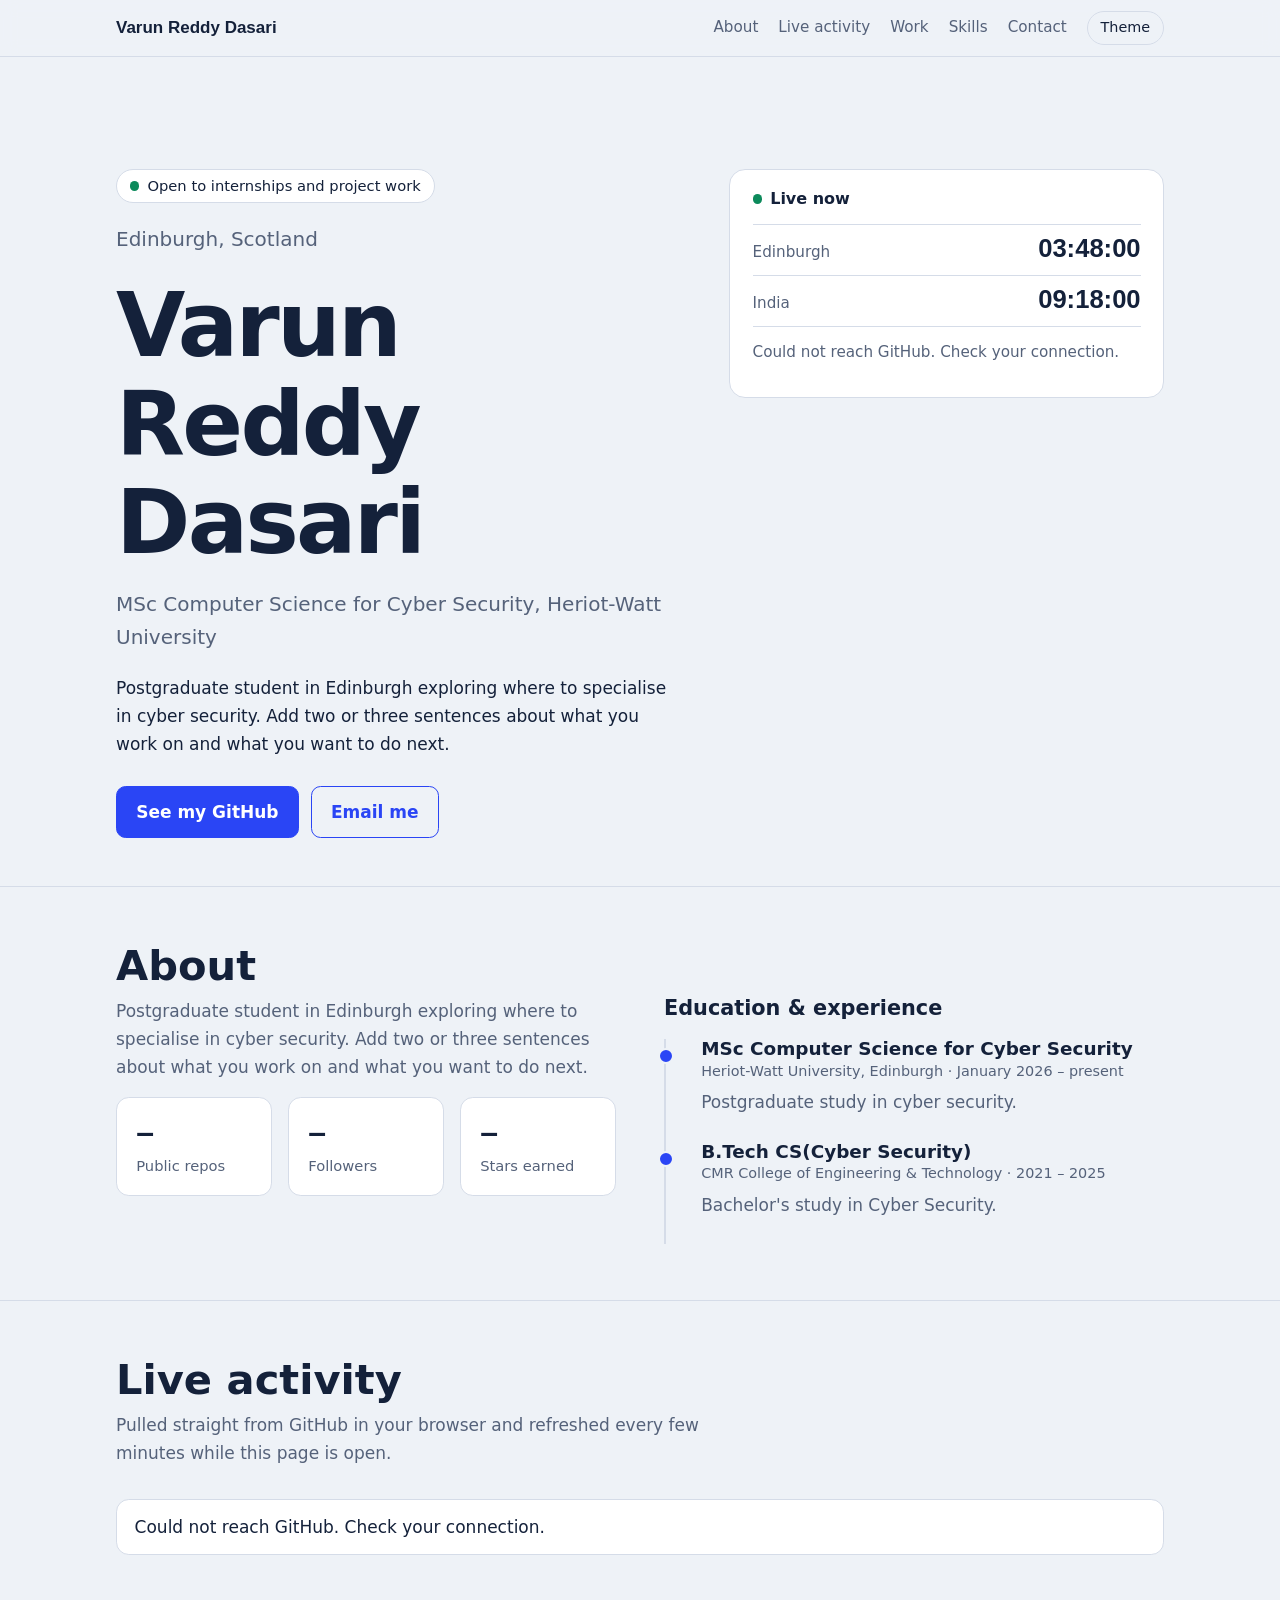
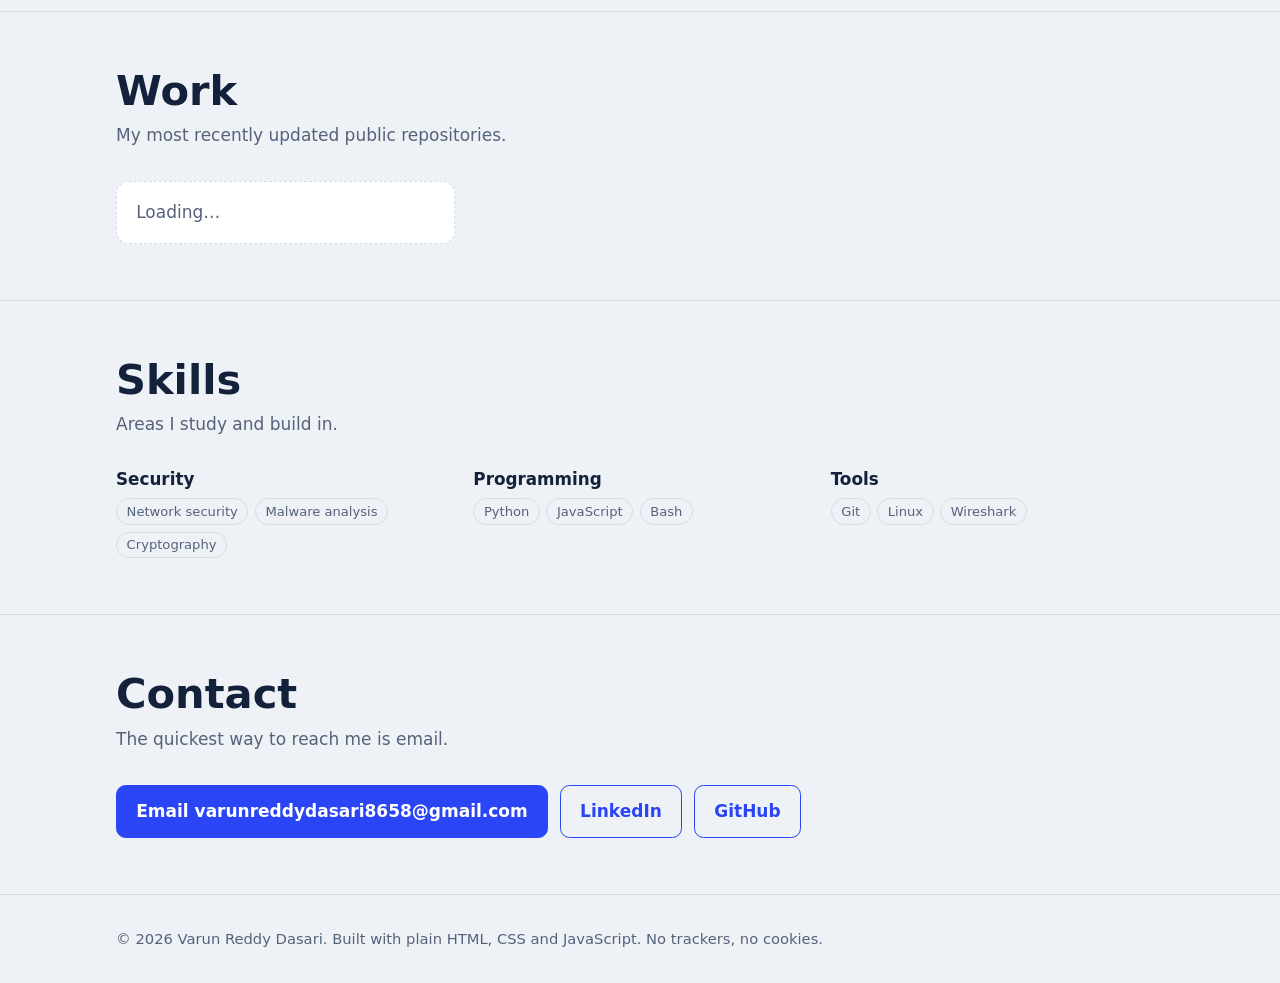
==== index.html @ bf166c72 "Rename port.html to index.html" ====
<!DOCTYPE html>
<html lang="en">
<head>
<meta charset="utf-8">
<meta name="viewport" content="width=device-width, initial-scale=1">
<meta http-equiv="Content-Security-Policy" content="default-src 'none'; script-src 'unsafe-inline'; style-src 'unsafe-inline' https://fonts.googleapis.com; font-src https://fonts.gstatic.com; img-src 'self' data: https://avatars.githubusercontent.com; connect-src https://api.github.com; base-uri 'none'; form-action 'none'">
<meta name="referrer" content="strict-origin-when-cross-origin">
<title>Your Name · Cyber Security Portfolio</title>
<meta name="description" content="Portfolio of a cyber security postgraduate student, with live activity from GitHub.">
<link rel="preconnect" href="https://fonts.googleapis.com">
<link rel="preconnect" href="https://fonts.gstatic.com" crossorigin>
<link href="https://fonts.googleapis.com/css2?family=Bricolage+Grotesque:wght@500;700;800&family=Figtree:wght@400;500;600&display=swap" rel="stylesheet">
<style>
:root{--bg:#eef2f7;--surface:#fff;--ink:#14213a;--muted:#55627a;--line:#d5dce8;--accent:#2a45f5;--accent-ink:#fff;--ok:#0c8a5b;color-scheme:light}
@media (prefers-color-scheme:dark){:root:not([data-theme="light"]){--bg:#0f1626;--surface:#172036;--ink:#e8edf8;--muted:#9aa8c4;--line:#27334f;--accent:#7e93ff;--accent-ink:#0f1626;--ok:#3fd69b;color-scheme:dark}}
:root[data-theme="dark"]{--bg:#0f1626;--surface:#172036;--ink:#e8edf8;--muted:#9aa8c4;--line:#27334f;--accent:#7e93ff;--accent-ink:#0f1626;--ok:#3fd69b;color-scheme:dark}
*{box-sizing:border-box}
html{scroll-behavior:smooth;scroll-padding-top:5rem}
body{margin:0;background:var(--bg);color:var(--ink);font:400 1.0625rem/1.65 Figtree,system-ui,-apple-system,"Segoe UI",sans-serif}
h1,h2,h3{font-family:"Bricolage Grotesque",Figtree,system-ui,sans-serif;line-height:1.1;margin:0}
a{color:var(--accent)}
:focus-visible{outline:3px solid var(--accent);outline-offset:3px;border-radius:4px}
.wrap{max-width:68rem;margin:0 auto;padding:0 1.25rem}
.skip{position:absolute;left:-999px}.skip:focus{left:1rem;top:1rem;background:var(--surface);padding:.5rem 1rem;z-index:10}
header.bar{position:sticky;top:0;z-index:5;background:color-mix(in srgb,var(--bg) 88%,transparent);backdrop-filter:blur(8px);border-bottom:1px solid var(--line)}
.bar .wrap{display:flex;align-items:center;justify-content:space-between;gap:1rem;min-height:3.5rem}
.brand{font-family:"Bricolage Grotesque",sans-serif;font-weight:800;text-decoration:none;color:var(--ink)}
nav{display:flex;gap:1.25rem;align-items:center;flex-wrap:wrap}
nav a{color:var(--muted);text-decoration:none;font-weight:500;font-size:.95rem}nav a:hover{color:var(--ink)}
button.theme{background:none;border:1px solid var(--line);color:var(--ink);border-radius:999px;padding:.25rem .8rem;font:inherit;font-size:.9rem;cursor:pointer}
.hero{padding:clamp(3rem,9vw,7rem) 0 3rem}
.hero .grid{display:grid;grid-template-columns:1.3fr 1fr;gap:3rem;align-items:start}
.hero h1{font-size:clamp(2.8rem,8vw,5.6rem);font-weight:800;letter-spacing:-.03em}
.role{font-size:1.25rem;color:var(--muted);margin:1rem 0 1.25rem;font-weight:500}
.bio{max-width:38rem;margin:0 0 1.75rem}
.btns{display:flex;gap:.75rem;flex-wrap:wrap}
.btn{display:inline-block;padding:.7rem 1.2rem;border-radius:.6rem;font-weight:600;text-decoration:none;border:1px solid var(--accent)}
.btn.p{background:var(--accent);color:var(--accent-ink)}.btn.s{color:var(--accent)}
.board{background:var(--surface);border:1px solid var(--line);border-radius:1rem;padding:1.25rem 1.4rem}
.board h2{font-size:1rem;display:flex;align-items:center;gap:.5rem;margin-bottom:1rem}
.dot{width:.6rem;height:.6rem;border-radius:50%;background:var(--ok);animation:pulse 2s infinite}
@keyframes pulse{50%{opacity:.3}}
.clk{display:flex;justify-content:space-between;align-items:baseline;padding:.6rem 0;border-top:1px solid var(--line)}
.clk span:first-child{color:var(--muted);font-size:.95rem}
.clk b{font:700 1.6rem "Bricolage Grotesque",sans-serif;font-variant-numeric:tabular-nums}
.last{border-top:1px solid var(--line);padding-top:.8rem;font-size:.95rem;color:var(--muted);min-height:3.2rem}
section{padding:3.5rem 0;border-top:1px solid var(--line)}
section>.wrap>h2{font-size:clamp(1.8rem,4vw,2.6rem);margin-bottom:.5rem}
.sub{color:var(--muted);margin:0 0 2rem;max-width:40rem}
.cards{display:grid;grid-template-columns:repeat(auto-fill,minmax(17rem,1fr));gap:1rem}
.card{background:var(--surface);border:1px solid var(--line);border-radius:.8rem;padding:1.2rem;display:flex;flex-direction:column;gap:.5rem}
.card h3{font-size:1.2rem}.card p{margin:0;color:var(--muted);font-size:.98rem}
.meta{margin-top:auto;padding-top:.5rem;font-size:.88rem;color:var(--muted);display:flex;gap:1rem;flex-wrap:wrap}
.tag{font-size:.82rem;border:1px solid var(--line);border-radius:999px;padding:.1rem .6rem;color:var(--muted)}
.tags{display:flex;gap:.4rem;flex-wrap:wrap}
.feed{list-style:none;margin:0;padding:0;border:1px solid var(--line);border-radius:.8rem;background:var(--surface)}
.feed li{padding:.8rem 1.1rem;border-top:1px solid var(--line);display:flex;justify-content:space-between;gap:1rem;flex-wrap:wrap}
.feed li:first-child{border-top:0}
.feed time{color:var(--muted);font-size:.9rem;white-space:nowrap}
.note{border:1px dashed var(--line);border-radius:.8rem;padding:1rem 1.2rem;color:var(--muted);background:var(--surface)}
.skills{display:grid;grid-template-columns:repeat(auto-fit,minmax(14rem,1fr));gap:1.5rem}
.skills h3{font-size:1.05rem;margin-bottom:.6rem}
footer{border-top:1px solid var(--line);padding:2rem 0;color:var(--muted);font-size:.92rem}
h3 a{color:var(--ink);text-decoration:none}h3 a:hover{text-decoration:underline}
.badge{display:inline-flex;align-items:center;gap:.5rem;border:1px solid var(--line);background:var(--surface);border-radius:999px;padding:.25rem .8rem;font-size:.92rem;margin-bottom:1.25rem}
.who{display:flex;align-items:center;gap:1rem;margin-bottom:1.25rem}
.avatar{width:5rem;height:5rem;border-radius:50%;border:2px solid var(--line);background:var(--surface);object-fit:cover;display:none}
.avatar.on{display:block}
.stats{display:grid;grid-template-columns:repeat(auto-fit,minmax(9rem,1fr));gap:1rem;margin-bottom:2.5rem}
.stat{background:var(--surface);border:1px solid var(--line);border-radius:.8rem;padding:1rem 1.2rem}
.stat b{display:block;font:800 2rem "Bricolage Grotesque",sans-serif;font-variant-numeric:tabular-nums}
.stat span{color:var(--muted);font-size:.92rem}
.about{display:grid;grid-template-columns:1fr 1fr;gap:3rem}
.tl{list-style:none;margin:0;padding:0 0 0 1.2rem;border-left:2px solid var(--line)}
.tl li{position:relative;padding:0 0 1.6rem 1rem}
.tl li::before{content:"";position:absolute;left:-1.7rem;top:.55rem;width:.75rem;height:.75rem;border-radius:50%;background:var(--accent);border:2px solid var(--bg)}
.tl h3{font-size:1.15rem}.tl .when{color:var(--muted);font-size:.9rem}.tl p{margin:.3rem 0 0;color:var(--muted)}
@media(max-width:52rem){.about{grid-template-columns:1fr;gap:2rem}}
@media(max-width:52rem){.hero .grid{grid-template-columns:1fr;gap:2rem}nav{gap:.8rem}}
@media(prefers-reduced-motion:reduce){*{animation:none!important;scroll-behavior:auto!important}}
</style>
</head>
<body>
<a class="skip" href="#main">Skip to content</a>
<header class="bar"><div class="wrap">
  <a class="brand" href="#top" id="brand">Your Name</a>
  <nav aria-label="Main">
    <a href="#about">About</a><a href="#live">Live activity</a><a href="#work">Work</a><a href="#skills">Skills</a><a href="#contact">Contact</a>
    <button class="theme" id="theme" type="button" aria-label="Switch colour theme">Theme</button>
  </nav>
</div></header>

<main id="main">
<div class="hero" id="top"><div class="wrap grid">
  <div>
    <div class="badge" id="avail" hidden><span class="dot" aria-hidden="true"></span><span id="availt"></span></div>
    <div class="who"><img class="avatar" id="avatar" alt="" width="80" height="80"><div class="role" style="margin:0" id="loc"></div></div>
    <h1 id="name">Your Name</h1>
    <p class="role" id="role"></p>
    <p class="bio" id="bio"></p>
    <div class="btns" id="cta"></div>
  </div>
  <aside class="board" aria-label="Live status">
    <h2><span class="dot" aria-hidden="true"></span>Live now</h2>
    <div class="clk"><span id="tz1l"></span><b id="tz1" aria-live="off">--:--:--</b></div>
    <div class="clk"><span id="tz2l"></span><b id="tz2" aria-live="off">--:--:--</b></div>
    <div class="last" id="last">Checking GitHub…</div>
  </aside>
</div></div>

<section id="about"><div class="wrap">
  <h2>About</h2>
  <div class="about">
    <div>
      <p class="sub" style="margin-bottom:1rem" id="about1"></p>
      <div class="stats" id="stats" hidden>
        <div class="stat"><b id="s1">–</b><span>Public repos</span></div>
        <div class="stat"><b id="s2">–</b><span>Followers</span></div>
        <div class="stat"><b id="s3">–</b><span>Stars earned</span></div>
      </div>
    </div>
    <div><h3 style="margin-bottom:1.2rem;font-size:1.3rem">Education &amp; experience</h3><ol class="tl" id="tl"></ol></div>
  </div>
</div></section>

<section id="live"><div class="wrap">
  <h2>Live activity</h2>
  <p class="sub">Pulled straight from GitHub in your browser and refreshed every few minutes while this page is open.</p>
  <ul class="feed" id="feed" aria-live="polite"><li>Loading…</li></ul>
</div></section>

<section id="work"><div class="wrap">
  <h2>Work</h2>
  <p class="sub" id="worksub"></p>
  <div class="cards" id="featured"></div>
  <h3 style="margin:2.5rem 0 1rem;font-size:1.3rem" id="repoh">Latest repositories</h3>
  <div class="cards" id="repos"><div class="note">Loading…</div></div>
</div></section>

<section id="skills"><div class="wrap">
  <h2>Skills</h2>
  <p class="sub">Areas I study and build in.</p>
  <div class="skills" id="skillgrid"></div>
</div></section>

<section id="contact"><div class="wrap">
  <h2>Contact</h2>
  <p class="sub">The quickest way to reach me is email.</p>
  <div class="btns" id="contacts"></div>
</div></section>
</main>

<footer><div class="wrap">© <span id="yr"></span> <span id="fname"></span>. Built with plain HTML, CSS and JavaScript. No trackers, no cookies.</div></footer>

<script>
/* ============ EDIT THIS BLOCK ONLY ============ */
const CONFIG = {
  name: "Varun Reddy Dasari",
  role: "MSc Computer Science for Cyber Security, Heriot-Watt University",
  bio: "Postgraduate student in Edinburgh exploring where to specialise in cyber security. Add two or three sentences about what you work on and what you want to do next.",
  location: "Edinburgh, Scotland",
  available: "Open to internships and project work",   // leave "" to hide the badge
  about: "",   // a longer paragraph about you. Leave "" to reuse the bio above.
  timeline: [
    { title: "MSc Computer Science for Cyber Security", where: "Heriot-Watt University, Edinburgh", when: "January 2026 – present", text: "Postgraduate study in cyber security." },
    { title: "B.Tech CS(Cyber Security)", where: "CMR College of Engineering & Technology", when: "2021 – 2025", text: "Bachelor's study in Cyber Security."}
    // { title: "Your previous degree or job", where: "Where", when: "2021 – 2025", text: "One line on what you did." }

  ],
  github: "dasarivarunreddy",                       // your GitHub username, e.g. "octocat". Enables all live sections.
  email: "varunreddydasari8658@gmail.com",                        // e.g. "you@example.com"
  linkedin: "https://www.linkedin.com/in/varunreddydasari",                     // full URL, e.g. "https://www.linkedin.com/in/yourname"
  cvUrl: "",                        // e.g. "cv.pdf" (put the file next to index.html)
  clocks: [
    { label: "Edinburgh", tz: "Europe/London" },
    { label: "India",     tz: "Asia/Kolkata" }
  ],
  refreshSeconds: 180,
  featured: [
    // { title: "Project name", description: "What it does and what you learned.", tags: ["Python","Malware analysis"], url: "https://github.com/you/repo" }
  ],
  skills: {
    "Security":    ["Network security","Malware analysis","Cryptography"],
    "Programming": ["Python","JavaScript","Bash"],
    "Tools":       ["Git","Linux","Wireshark"]
  }
};
/* ============================================== */

const $ = id => document.getElementById(id);
const el = (tag, props = {}, kids = []) => {
  const n = document.createElement(tag);
  for (const [k, v] of Object.entries(props)) k === "text" ? n.textContent = v : n.setAttribute(k, v);
  kids.forEach(c => n.append(c));
  return n;
};
const safeUrl = u => { try { const x = new URL(u, location.href); return ["http:", "https:"].includes(x.protocol) ? x.href : null; } catch { return null; } };

/* Identity */
document.title = CONFIG.name + " · Cyber Security Portfolio";
$("brand").textContent = $("name").textContent = $("fname").textContent = CONFIG.name;
$("role").textContent = CONFIG.role;
$("bio").textContent = CONFIG.bio;
$("yr").textContent = new Date().getFullYear();

$("loc").textContent = CONFIG.location;
$("about1").textContent = CONFIG.about || CONFIG.bio;
if (CONFIG.available) { $("avail").hidden = false; $("availt").textContent = CONFIG.available; }
CONFIG.timeline.forEach(t => $("tl").append(el("li", {}, [el("h3", { text: t.title }), el("div", { class: "when", text: t.where + " · " + t.when }), el("p", { text: t.text || "" })])));

/* Buttons */
const gh = /^[A-Za-z0-9-]{1,39}$/.test(CONFIG.github) ? CONFIG.github : "";
const cta = $("cta"), contacts = $("contacts");
const link = (t, href, cls) => el("a", { class: "btn " + cls, href, rel: "noopener noreferrer", text: t });
if (gh) cta.append(link("See my GitHub", "https://github.com/" + gh, "p"));
if (CONFIG.email) cta.append(link("Email me", "mailto:" + CONFIG.email, gh ? "s" : "p"));
if (CONFIG.cvUrl && safeUrl(CONFIG.cvUrl)) cta.append(link("Download CV", safeUrl(CONFIG.cvUrl), "s"));
if (CONFIG.email) contacts.append(link("Email " + CONFIG.email, "mailto:" + CONFIG.email, "p"));
const li = safeUrl(CONFIG.linkedin); if (li) contacts.append(link("LinkedIn", li, "s"));
if (gh) contacts.append(link("GitHub", "https://github.com/" + gh, "s"));
if (!contacts.children.length) contacts.append(el("div", { class: "note", text: "Add your email, LinkedIn or GitHub in the CONFIG block at the bottom of index.html and they will appear here." }));

/* Live clocks (Intl, no network) */
const clocks = CONFIG.clocks.slice(0, 2).map((c, i) => {
  $("tz" + (i + 1) + "l").textContent = c.label;
  return { node: $("tz" + (i + 1)), fmt: new Intl.DateTimeFormat("en-GB", { timeZone: c.tz, hour: "2-digit", minute: "2-digit", second: "2-digit", hour12: false }) };
});
const tick = () => { const d = new Date(); clocks.forEach(c => c.node.textContent = c.fmt.format(d)); };
tick(); setInterval(tick, 1000);

/* Featured projects */
const card = (title, desc, tags, url, meta) => {
  const u = safeUrl(url);
  const h = el("h3", {}, [u ? el("a", { href: u, rel: "noopener noreferrer", text: title }) : document.createTextNode(title)]);
  const kids = [h, el("p", { text: desc || "No description yet." })];
  if (tags && tags.length) kids.push(el("div", { class: "tags" }, tags.map(t => el("span", { class: "tag", text: t }))));
  if (meta) kids.push(el("div", { class: "meta" }, meta.map(m => el("span", { text: m }))));
  return el("article", { class: "card" }, kids);
};
const ws = $("worksub");
if (CONFIG.featured.length) {
  ws.textContent = "Selected projects, then the most recently updated repositories.";
  CONFIG.featured.forEach(p => $("featured").append(card(p.title, p.description, p.tags, p.url)));
} else { ws.textContent = "My most recently updated public repositories."; $("repoh").hidden = true; }

/* Skills */
Object.entries(CONFIG.skills).forEach(([group, items]) =>
  $("skillgrid").append(el("div", {}, [el("h3", { text: group }), el("div", { class: "tags" }, items.map(t => el("span", { class: "tag", text: t })))])));

/* GitHub (live) */
const rtf = new Intl.RelativeTimeFormat("en", { numeric: "auto" });
const ago = iso => {
  const s = (new Date(iso) - Date.now()) / 1000, a = Math.abs(s);
  const [v, u] = a < 3600 ? [s / 60, "minute"] : a < 86400 ? [s / 3600, "hour"] : [s / 86400, "day"];
  return rtf.format(Math.round(v), u);
};
const api = async path => {
  const r = await fetch("https://api.github.com" + path, { headers: { Accept: "application/vnd.github+json" } });
  if (r.status === 403 || r.status === 429) throw new Error("GitHub rate limit reached. It resets within the hour.");
  if (r.status === 404) throw new Error("GitHub user not found. Check the username in CONFIG.");
  if (!r.ok) throw new Error("GitHub returned an error (" + r.status + ").");
  return r.json();
};
const describe = e => {
  const repo = e.repo.name, p = e.payload;
  switch (e.type) {
    case "PushEvent": { const n = p.size || (p.commits || []).length || 1; return "Pushed " + n + " commit" + (n > 1 ? "s" : "") + " to " + repo; }
    case "CreateEvent": return "Created " + p.ref_type + " in " + repo;
    case "PullRequestEvent": return p.action[0].toUpperCase() + p.action.slice(1) + " a pull request in " + repo;
    case "IssuesEvent": return p.action[0].toUpperCase() + p.action.slice(1) + " an issue in " + repo;
    case "WatchEvent": return "Starred " + repo;
    case "ForkEvent": return "Forked " + repo;
    default: return e.type.replace("Event", "") + " in " + repo;
  }
};
async function refresh() {
  if (!gh) {
    const msg = "Add your GitHub username in the CONFIG block of index.html to turn on live activity.";
    $("last").textContent = msg;
    $("feed").replaceChildren(el("li", { text: msg }));
    $("repos").replaceChildren(el("div", { class: "note", text: msg }));
    return;
  }
  try {
    const [events, repos, user, all] = await Promise.all([
      api("/users/" + gh + "/events/public?per_page=10"),
      api("/users/" + gh + "/repos?sort=pushed&per_page=6&type=owner"),
      api("/users/" + gh),
      api("/users/" + gh + "/repos?per_page=100&type=owner")
    ]);
    if (user.avatar_url) { const a = $("avatar"); a.src = user.avatar_url + "&s=160"; a.alt = "Photo of " + CONFIG.name; a.classList.add("on"); }
    $("stats").hidden = false;
    $("s1").textContent = user.public_repos; $("s2").textContent = user.followers;
    $("s3").textContent = all.reduce((n, r) => n + r.stargazers_count, 0);
    $("last").textContent = events.length ? describe(events[0]) + " · " + ago(events[0].created_at) : "No public activity yet.";
    $("feed").replaceChildren(...(events.length ? events.slice(0, 8).map(e => el("li", {}, [el("span", { text: describe(e) }), el("time", { datetime: e.created_at, text: ago(e.created_at) })])) : [el("li", { text: "No public activity yet." })]));
    const list = repos.filter(r => !r.fork);
    $("repos").replaceChildren(...(list.length ? list.map(r => card(r.name, r.description, r.language ? [r.language] : [], r.html_url, ["★ " + r.stargazers_count, "Updated " + ago(r.pushed_at)])) : [el("div", { class: "note", text: "No public repositories yet." })]));
  } catch (err) {
    const m = err.message === "Failed to fetch" ? "Could not reach GitHub. Check your connection." : err.message;
    $("last").textContent = m; $("feed").replaceChildren(el("li", { text: m }));
  }
}
refresh();
setInterval(() => { if (!document.hidden) refresh(); }, Math.max(120, CONFIG.refreshSeconds) * 1000);

/* Theme toggle (remembered per visitor) */
const root = document.documentElement;
try { const t = localStorage.getItem("theme"); if (t) root.dataset.theme = t; } catch {}
$("theme").addEventListener("click", () => {
  const dark = root.dataset.theme ? root.dataset.theme === "dark" : matchMedia("(prefers-color-scheme: dark)").matches;
  root.dataset.theme = dark ? "light" : "dark";
  try { localStorage.setItem("theme", root.dataset.theme); } catch {}
});
</script>
</body>
</html>
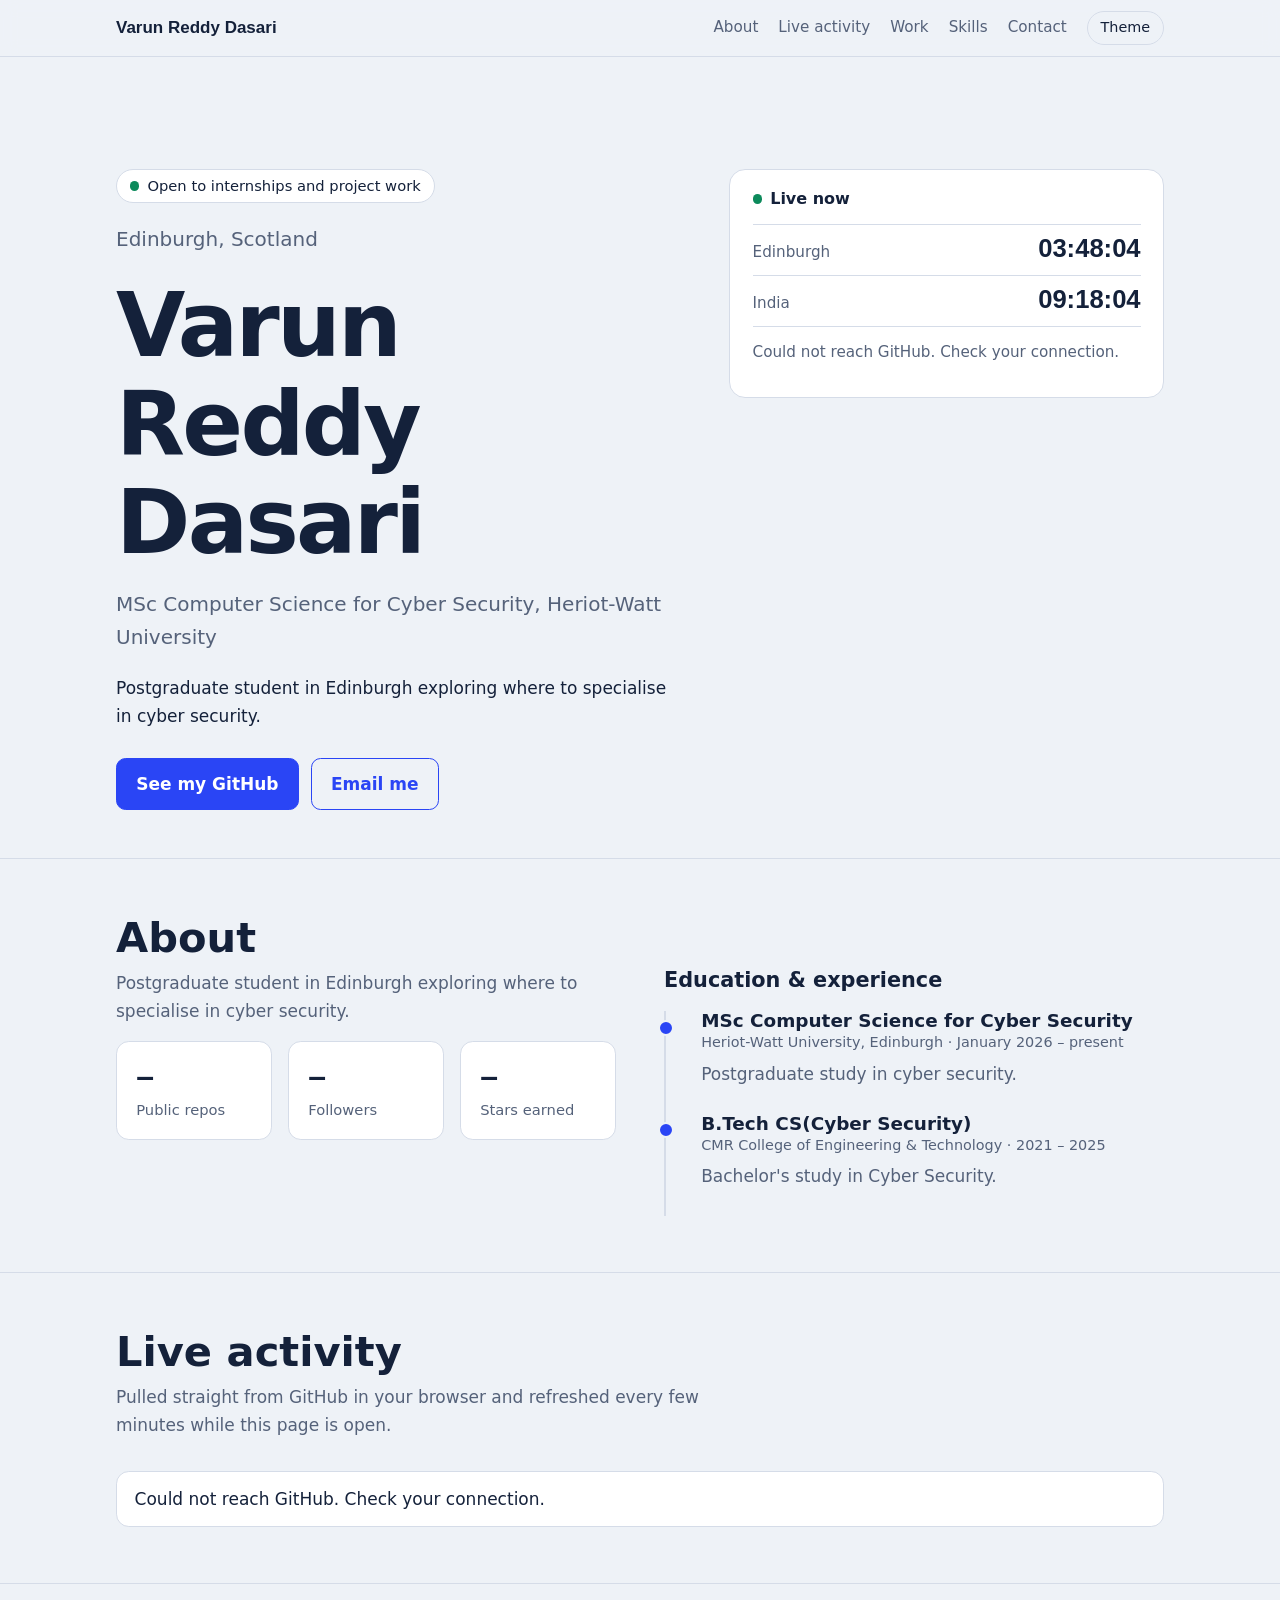
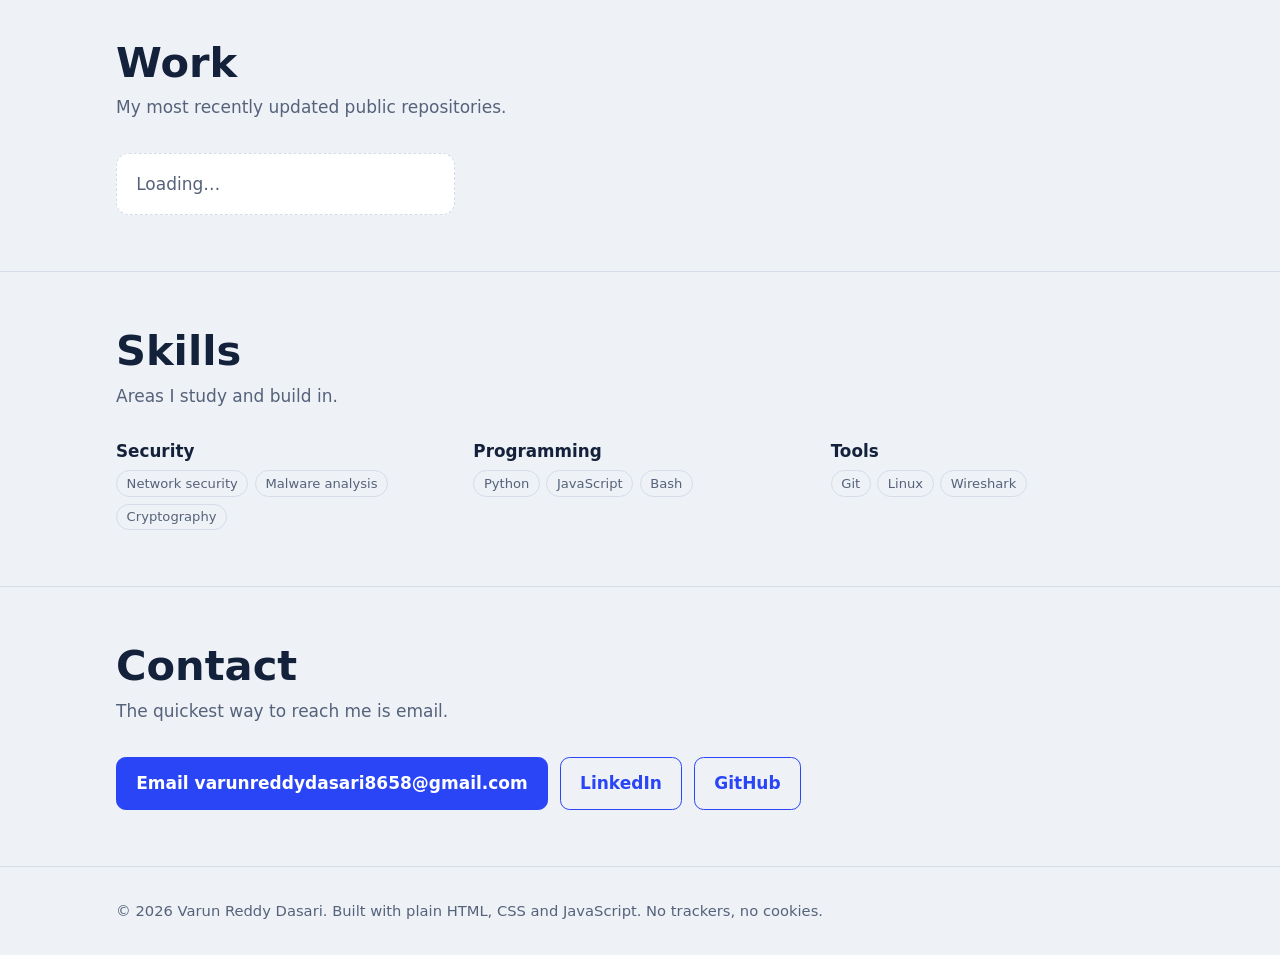
==== commit 33e78356: "Update index.html" ====
--- a/index.html
+++ b/index.html
@@ -157,7 +157,7 @@
 const CONFIG = {
   name: "Varun Reddy Dasari",
   role: "MSc Computer Science for Cyber Security, Heriot-Watt University",
-  bio: "Postgraduate student in Edinburgh exploring where to specialise in cyber security. Add two or three sentences about what you work on and what you want to do next.",
+  bio: "Postgraduate student in Edinburgh exploring where to specialise in cyber security.",
   location: "Edinburgh, Scotland",
   available: "Open to internships and project work",   // leave "" to hide the badge
   about: "",   // a longer paragraph about you. Leave "" to reuse the bio above.
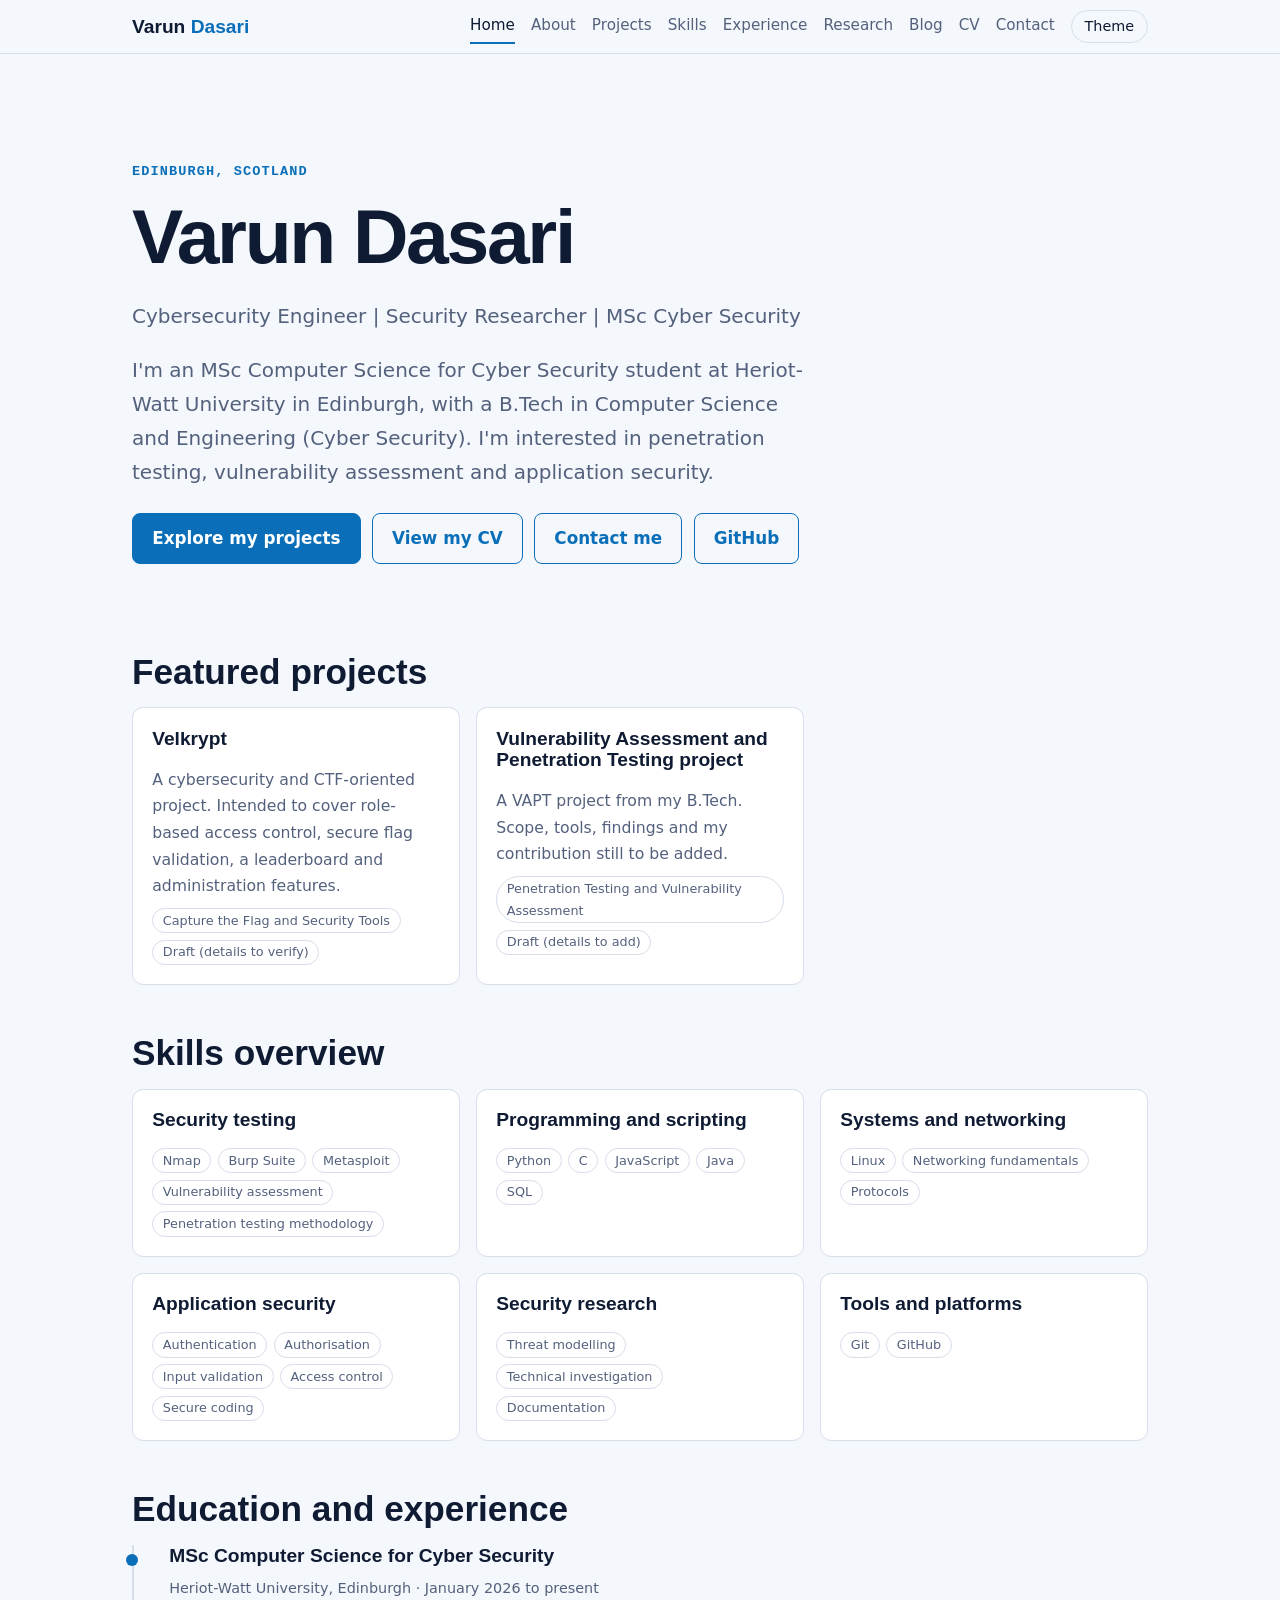
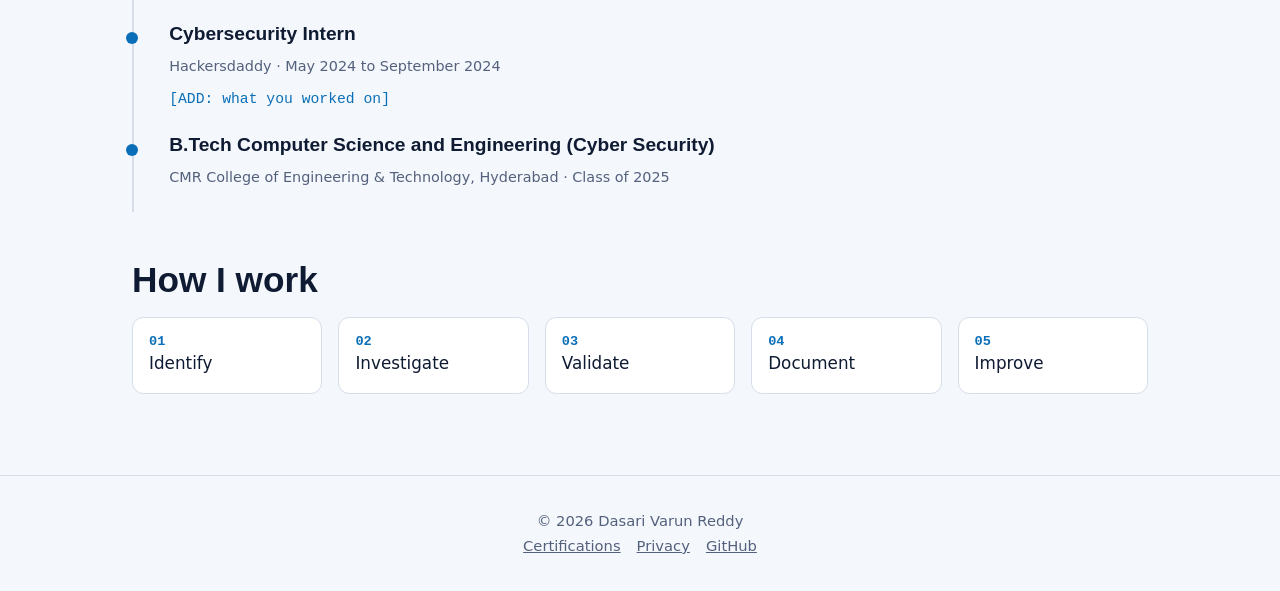
==== commit fc4ab1e2: "Add files via upload" ====
--- a/index.html
+++ b/index.html
@@ -1,317 +1,12 @@
 <!DOCTYPE html>
-<html lang="en">
-<head>
-<meta charset="utf-8">
-<meta name="viewport" content="width=device-width, initial-scale=1">
-<meta http-equiv="Content-Security-Policy" content="default-src 'none'; script-src 'unsafe-inline'; style-src 'unsafe-inline' https://fonts.googleapis.com; font-src https://fonts.gstatic.com; img-src 'self' data: https://avatars.githubusercontent.com; connect-src https://api.github.com; base-uri 'none'; form-action 'none'">
+<html lang="en"><head><meta charset="utf-8"><meta name="viewport" content="width=device-width,initial-scale=1">
+<meta http-equiv="Content-Security-Policy" content="default-src 'none'; script-src 'self'; style-src 'self' https://fonts.googleapis.com; font-src https://fonts.gstatic.com; img-src 'self' data:; connect-src 'self' https://api.github.com; base-uri 'none'; form-action 'none'">
 <meta name="referrer" content="strict-origin-when-cross-origin">
-<title>Your Name · Cyber Security Portfolio</title>
-<meta name="description" content="Portfolio of a cyber security postgraduate student, with live activity from GitHub.">
-<link rel="preconnect" href="https://fonts.googleapis.com">
-<link rel="preconnect" href="https://fonts.gstatic.com" crossorigin>
-<link href="https://fonts.googleapis.com/css2?family=Bricolage+Grotesque:wght@500;700;800&family=Figtree:wght@400;500;600&display=swap" rel="stylesheet">
-<style>
-:root{--bg:#eef2f7;--surface:#fff;--ink:#14213a;--muted:#55627a;--line:#d5dce8;--accent:#2a45f5;--accent-ink:#fff;--ok:#0c8a5b;color-scheme:light}
-@media (prefers-color-scheme:dark){:root:not([data-theme="light"]){--bg:#0f1626;--surface:#172036;--ink:#e8edf8;--muted:#9aa8c4;--line:#27334f;--accent:#7e93ff;--accent-ink:#0f1626;--ok:#3fd69b;color-scheme:dark}}
-:root[data-theme="dark"]{--bg:#0f1626;--surface:#172036;--ink:#e8edf8;--muted:#9aa8c4;--line:#27334f;--accent:#7e93ff;--accent-ink:#0f1626;--ok:#3fd69b;color-scheme:dark}
-*{box-sizing:border-box}
-html{scroll-behavior:smooth;scroll-padding-top:5rem}
-body{margin:0;background:var(--bg);color:var(--ink);font:400 1.0625rem/1.65 Figtree,system-ui,-apple-system,"Segoe UI",sans-serif}
-h1,h2,h3{font-family:"Bricolage Grotesque",Figtree,system-ui,sans-serif;line-height:1.1;margin:0}
-a{color:var(--accent)}
-:focus-visible{outline:3px solid var(--accent);outline-offset:3px;border-radius:4px}
-.wrap{max-width:68rem;margin:0 auto;padding:0 1.25rem}
-.skip{position:absolute;left:-999px}.skip:focus{left:1rem;top:1rem;background:var(--surface);padding:.5rem 1rem;z-index:10}
-header.bar{position:sticky;top:0;z-index:5;background:color-mix(in srgb,var(--bg) 88%,transparent);backdrop-filter:blur(8px);border-bottom:1px solid var(--line)}
-.bar .wrap{display:flex;align-items:center;justify-content:space-between;gap:1rem;min-height:3.5rem}
-.brand{font-family:"Bricolage Grotesque",sans-serif;font-weight:800;text-decoration:none;color:var(--ink)}
-nav{display:flex;gap:1.25rem;align-items:center;flex-wrap:wrap}
-nav a{color:var(--muted);text-decoration:none;font-weight:500;font-size:.95rem}nav a:hover{color:var(--ink)}
-button.theme{background:none;border:1px solid var(--line);color:var(--ink);border-radius:999px;padding:.25rem .8rem;font:inherit;font-size:.9rem;cursor:pointer}
-.hero{padding:clamp(3rem,9vw,7rem) 0 3rem}
-.hero .grid{display:grid;grid-template-columns:1.3fr 1fr;gap:3rem;align-items:start}
-.hero h1{font-size:clamp(2.8rem,8vw,5.6rem);font-weight:800;letter-spacing:-.03em}
-.role{font-size:1.25rem;color:var(--muted);margin:1rem 0 1.25rem;font-weight:500}
-.bio{max-width:38rem;margin:0 0 1.75rem}
-.btns{display:flex;gap:.75rem;flex-wrap:wrap}
-.btn{display:inline-block;padding:.7rem 1.2rem;border-radius:.6rem;font-weight:600;text-decoration:none;border:1px solid var(--accent)}
-.btn.p{background:var(--accent);color:var(--accent-ink)}.btn.s{color:var(--accent)}
-.board{background:var(--surface);border:1px solid var(--line);border-radius:1rem;padding:1.25rem 1.4rem}
-.board h2{font-size:1rem;display:flex;align-items:center;gap:.5rem;margin-bottom:1rem}
-.dot{width:.6rem;height:.6rem;border-radius:50%;background:var(--ok);animation:pulse 2s infinite}
-@keyframes pulse{50%{opacity:.3}}
-.clk{display:flex;justify-content:space-between;align-items:baseline;padding:.6rem 0;border-top:1px solid var(--line)}
-.clk span:first-child{color:var(--muted);font-size:.95rem}
-.clk b{font:700 1.6rem "Bricolage Grotesque",sans-serif;font-variant-numeric:tabular-nums}
-.last{border-top:1px solid var(--line);padding-top:.8rem;font-size:.95rem;color:var(--muted);min-height:3.2rem}
-section{padding:3.5rem 0;border-top:1px solid var(--line)}
-section>.wrap>h2{font-size:clamp(1.8rem,4vw,2.6rem);margin-bottom:.5rem}
-.sub{color:var(--muted);margin:0 0 2rem;max-width:40rem}
-.cards{display:grid;grid-template-columns:repeat(auto-fill,minmax(17rem,1fr));gap:1rem}
-.card{background:var(--surface);border:1px solid var(--line);border-radius:.8rem;padding:1.2rem;display:flex;flex-direction:column;gap:.5rem}
-.card h3{font-size:1.2rem}.card p{margin:0;color:var(--muted);font-size:.98rem}
-.meta{margin-top:auto;padding-top:.5rem;font-size:.88rem;color:var(--muted);display:flex;gap:1rem;flex-wrap:wrap}
-.tag{font-size:.82rem;border:1px solid var(--line);border-radius:999px;padding:.1rem .6rem;color:var(--muted)}
-.tags{display:flex;gap:.4rem;flex-wrap:wrap}
-.feed{list-style:none;margin:0;padding:0;border:1px solid var(--line);border-radius:.8rem;background:var(--surface)}
-.feed li{padding:.8rem 1.1rem;border-top:1px solid var(--line);display:flex;justify-content:space-between;gap:1rem;flex-wrap:wrap}
-.feed li:first-child{border-top:0}
-.feed time{color:var(--muted);font-size:.9rem;white-space:nowrap}
-.note{border:1px dashed var(--line);border-radius:.8rem;padding:1rem 1.2rem;color:var(--muted);background:var(--surface)}
-.skills{display:grid;grid-template-columns:repeat(auto-fit,minmax(14rem,1fr));gap:1.5rem}
-.skills h3{font-size:1.05rem;margin-bottom:.6rem}
-footer{border-top:1px solid var(--line);padding:2rem 0;color:var(--muted);font-size:.92rem}
-h3 a{color:var(--ink);text-decoration:none}h3 a:hover{text-decoration:underline}
-.badge{display:inline-flex;align-items:center;gap:.5rem;border:1px solid var(--line);background:var(--surface);border-radius:999px;padding:.25rem .8rem;font-size:.92rem;margin-bottom:1.25rem}
-.who{display:flex;align-items:center;gap:1rem;margin-bottom:1.25rem}
-.avatar{width:5rem;height:5rem;border-radius:50%;border:2px solid var(--line);background:var(--surface);object-fit:cover;display:none}
-.avatar.on{display:block}
-.stats{display:grid;grid-template-columns:repeat(auto-fit,minmax(9rem,1fr));gap:1rem;margin-bottom:2.5rem}
-.stat{background:var(--surface);border:1px solid var(--line);border-radius:.8rem;padding:1rem 1.2rem}
-.stat b{display:block;font:800 2rem "Bricolage Grotesque",sans-serif;font-variant-numeric:tabular-nums}
-.stat span{color:var(--muted);font-size:.92rem}
-.about{display:grid;grid-template-columns:1fr 1fr;gap:3rem}
-.tl{list-style:none;margin:0;padding:0 0 0 1.2rem;border-left:2px solid var(--line)}
-.tl li{position:relative;padding:0 0 1.6rem 1rem}
-.tl li::before{content:"";position:absolute;left:-1.7rem;top:.55rem;width:.75rem;height:.75rem;border-radius:50%;background:var(--accent);border:2px solid var(--bg)}
-.tl h3{font-size:1.15rem}.tl .when{color:var(--muted);font-size:.9rem}.tl p{margin:.3rem 0 0;color:var(--muted)}
-@media(max-width:52rem){.about{grid-template-columns:1fr;gap:2rem}}
-@media(max-width:52rem){.hero .grid{grid-template-columns:1fr;gap:2rem}nav{gap:.8rem}}
-@media(prefers-reduced-motion:reduce){*{animation:none!important;scroll-behavior:auto!important}}
-</style>
-</head>
-<body>
-<a class="skip" href="#main">Skip to content</a>
-<header class="bar"><div class="wrap">
-  <a class="brand" href="#top" id="brand">Your Name</a>
-  <nav aria-label="Main">
-    <a href="#about">About</a><a href="#live">Live activity</a><a href="#work">Work</a><a href="#skills">Skills</a><a href="#contact">Contact</a>
-    <button class="theme" id="theme" type="button" aria-label="Switch colour theme">Theme</button>
-  </nav>
-</div></header>
-
-<main id="main">
-<div class="hero" id="top"><div class="wrap grid">
-  <div>
-    <div class="badge" id="avail" hidden><span class="dot" aria-hidden="true"></span><span id="availt"></span></div>
-    <div class="who"><img class="avatar" id="avatar" alt="" width="80" height="80"><div class="role" style="margin:0" id="loc"></div></div>
-    <h1 id="name">Your Name</h1>
-    <p class="role" id="role"></p>
-    <p class="bio" id="bio"></p>
-    <div class="btns" id="cta"></div>
-  </div>
-  <aside class="board" aria-label="Live status">
-    <h2><span class="dot" aria-hidden="true"></span>Live now</h2>
-    <div class="clk"><span id="tz1l"></span><b id="tz1" aria-live="off">--:--:--</b></div>
-    <div class="clk"><span id="tz2l"></span><b id="tz2" aria-live="off">--:--:--</b></div>
-    <div class="last" id="last">Checking GitHub…</div>
-  </aside>
-</div></div>
-
-<section id="about"><div class="wrap">
-  <h2>About</h2>
-  <div class="about">
-    <div>
-      <p class="sub" style="margin-bottom:1rem" id="about1"></p>
-      <div class="stats" id="stats" hidden>
-        <div class="stat"><b id="s1">–</b><span>Public repos</span></div>
-        <div class="stat"><b id="s2">–</b><span>Followers</span></div>
-        <div class="stat"><b id="s3">–</b><span>Stars earned</span></div>
-      </div>
-    </div>
-    <div><h3 style="margin-bottom:1.2rem;font-size:1.3rem">Education &amp; experience</h3><ol class="tl" id="tl"></ol></div>
-  </div>
-</div></section>
-
-<section id="live"><div class="wrap">
-  <h2>Live activity</h2>
-  <p class="sub">Pulled straight from GitHub in your browser and refreshed every few minutes while this page is open.</p>
-  <ul class="feed" id="feed" aria-live="polite"><li>Loading…</li></ul>
-</div></section>
-
-<section id="work"><div class="wrap">
-  <h2>Work</h2>
-  <p class="sub" id="worksub"></p>
-  <div class="cards" id="featured"></div>
-  <h3 style="margin:2.5rem 0 1rem;font-size:1.3rem" id="repoh">Latest repositories</h3>
-  <div class="cards" id="repos"><div class="note">Loading…</div></div>
-</div></section>
-
-<section id="skills"><div class="wrap">
-  <h2>Skills</h2>
-  <p class="sub">Areas I study and build in.</p>
-  <div class="skills" id="skillgrid"></div>
-</div></section>
-
-<section id="contact"><div class="wrap">
-  <h2>Contact</h2>
-  <p class="sub">The quickest way to reach me is email.</p>
-  <div class="btns" id="contacts"></div>
-</div></section>
-</main>
-
-<footer><div class="wrap">© <span id="yr"></span> <span id="fname"></span>. Built with plain HTML, CSS and JavaScript. No trackers, no cookies.</div></footer>
-
-<script>
-/* ============ EDIT THIS BLOCK ONLY ============ */
-const CONFIG = {
-  name: "Varun Reddy Dasari",
-  role: "MSc Computer Science for Cyber Security, Heriot-Watt University",
-  bio: "Postgraduate student in Edinburgh exploring where to specialise in cyber security.",
-  location: "Edinburgh, Scotland",
-  available: "Open to internships and project work",   // leave "" to hide the badge
-  about: "",   // a longer paragraph about you. Leave "" to reuse the bio above.
-  timeline: [
-    { title: "MSc Computer Science for Cyber Security", where: "Heriot-Watt University, Edinburgh", when: "January 2026 – present", text: "Postgraduate study in cyber security." },
-    { title: "B.Tech CS(Cyber Security)", where: "CMR College of Engineering & Technology", when: "2021 – 2025", text: "Bachelor's study in Cyber Security."}
-    // { title: "Your previous degree or job", where: "Where", when: "2021 – 2025", text: "One line on what you did." }
-
-  ],
-  github: "dasarivarunreddy",                       // your GitHub username, e.g. "octocat". Enables all live sections.
-  email: "varunreddydasari8658@gmail.com",                        // e.g. "you@example.com"
-  linkedin: "https://www.linkedin.com/in/varunreddydasari",                     // full URL, e.g. "https://www.linkedin.com/in/yourname"
-  cvUrl: "",                        // e.g. "cv.pdf" (put the file next to index.html)
-  clocks: [
-    { label: "Edinburgh", tz: "Europe/London" },
-    { label: "India",     tz: "Asia/Kolkata" }
-  ],
-  refreshSeconds: 180,
-  featured: [
-    // { title: "Project name", description: "What it does and what you learned.", tags: ["Python","Malware analysis"], url: "https://github.com/you/repo" }
-  ],
-  skills: {
-    "Security":    ["Network security","Malware analysis","Cryptography"],
-    "Programming": ["Python","JavaScript","Bash"],
-    "Tools":       ["Git","Linux","Wireshark"]
-  }
-};
-/* ============================================== */
-
-const $ = id => document.getElementById(id);
-const el = (tag, props = {}, kids = []) => {
-  const n = document.createElement(tag);
-  for (const [k, v] of Object.entries(props)) k === "text" ? n.textContent = v : n.setAttribute(k, v);
-  kids.forEach(c => n.append(c));
-  return n;
-};
-const safeUrl = u => { try { const x = new URL(u, location.href); return ["http:", "https:"].includes(x.protocol) ? x.href : null; } catch { return null; } };
-
-/* Identity */
-document.title = CONFIG.name + " · Cyber Security Portfolio";
-$("brand").textContent = $("name").textContent = $("fname").textContent = CONFIG.name;
-$("role").textContent = CONFIG.role;
-$("bio").textContent = CONFIG.bio;
-$("yr").textContent = new Date().getFullYear();
-
-$("loc").textContent = CONFIG.location;
-$("about1").textContent = CONFIG.about || CONFIG.bio;
-if (CONFIG.available) { $("avail").hidden = false; $("availt").textContent = CONFIG.available; }
-CONFIG.timeline.forEach(t => $("tl").append(el("li", {}, [el("h3", { text: t.title }), el("div", { class: "when", text: t.where + " · " + t.when }), el("p", { text: t.text || "" })])));
-
-/* Buttons */
-const gh = /^[A-Za-z0-9-]{1,39}$/.test(CONFIG.github) ? CONFIG.github : "";
-const cta = $("cta"), contacts = $("contacts");
-const link = (t, href, cls) => el("a", { class: "btn " + cls, href, rel: "noopener noreferrer", text: t });
-if (gh) cta.append(link("See my GitHub", "https://github.com/" + gh, "p"));
-if (CONFIG.email) cta.append(link("Email me", "mailto:" + CONFIG.email, gh ? "s" : "p"));
-if (CONFIG.cvUrl && safeUrl(CONFIG.cvUrl)) cta.append(link("Download CV", safeUrl(CONFIG.cvUrl), "s"));
-if (CONFIG.email) contacts.append(link("Email " + CONFIG.email, "mailto:" + CONFIG.email, "p"));
-const li = safeUrl(CONFIG.linkedin); if (li) contacts.append(link("LinkedIn", li, "s"));
-if (gh) contacts.append(link("GitHub", "https://github.com/" + gh, "s"));
-if (!contacts.children.length) contacts.append(el("div", { class: "note", text: "Add your email, LinkedIn or GitHub in the CONFIG block at the bottom of index.html and they will appear here." }));
-
-/* Live clocks (Intl, no network) */
-const clocks = CONFIG.clocks.slice(0, 2).map((c, i) => {
-  $("tz" + (i + 1) + "l").textContent = c.label;
-  return { node: $("tz" + (i + 1)), fmt: new Intl.DateTimeFormat("en-GB", { timeZone: c.tz, hour: "2-digit", minute: "2-digit", second: "2-digit", hour12: false }) };
-});
-const tick = () => { const d = new Date(); clocks.forEach(c => c.node.textContent = c.fmt.format(d)); };
-tick(); setInterval(tick, 1000);
-
-/* Featured projects */
-const card = (title, desc, tags, url, meta) => {
-  const u = safeUrl(url);
-  const h = el("h3", {}, [u ? el("a", { href: u, rel: "noopener noreferrer", text: title }) : document.createTextNode(title)]);
-  const kids = [h, el("p", { text: desc || "No description yet." })];
-  if (tags && tags.length) kids.push(el("div", { class: "tags" }, tags.map(t => el("span", { class: "tag", text: t }))));
-  if (meta) kids.push(el("div", { class: "meta" }, meta.map(m => el("span", { text: m }))));
-  return el("article", { class: "card" }, kids);
-};
-const ws = $("worksub");
-if (CONFIG.featured.length) {
-  ws.textContent = "Selected projects, then the most recently updated repositories.";
-  CONFIG.featured.forEach(p => $("featured").append(card(p.title, p.description, p.tags, p.url)));
-} else { ws.textContent = "My most recently updated public repositories."; $("repoh").hidden = true; }
-
-/* Skills */
-Object.entries(CONFIG.skills).forEach(([group, items]) =>
-  $("skillgrid").append(el("div", {}, [el("h3", { text: group }), el("div", { class: "tags" }, items.map(t => el("span", { class: "tag", text: t })))])));
-
-/* GitHub (live) */
-const rtf = new Intl.RelativeTimeFormat("en", { numeric: "auto" });
-const ago = iso => {
-  const s = (new Date(iso) - Date.now()) / 1000, a = Math.abs(s);
-  const [v, u] = a < 3600 ? [s / 60, "minute"] : a < 86400 ? [s / 3600, "hour"] : [s / 86400, "day"];
-  return rtf.format(Math.round(v), u);
-};
-const api = async path => {
-  const r = await fetch("https://api.github.com" + path, { headers: { Accept: "application/vnd.github+json" } });
-  if (r.status === 403 || r.status === 429) throw new Error("GitHub rate limit reached. It resets within the hour.");
-  if (r.status === 404) throw new Error("GitHub user not found. Check the username in CONFIG.");
-  if (!r.ok) throw new Error("GitHub returned an error (" + r.status + ").");
-  return r.json();
-};
-const describe = e => {
-  const repo = e.repo.name, p = e.payload;
-  switch (e.type) {
-    case "PushEvent": { const n = p.size || (p.commits || []).length || 1; return "Pushed " + n + " commit" + (n > 1 ? "s" : "") + " to " + repo; }
-    case "CreateEvent": return "Created " + p.ref_type + " in " + repo;
-    case "PullRequestEvent": return p.action[0].toUpperCase() + p.action.slice(1) + " a pull request in " + repo;
-    case "IssuesEvent": return p.action[0].toUpperCase() + p.action.slice(1) + " an issue in " + repo;
-    case "WatchEvent": return "Starred " + repo;
-    case "ForkEvent": return "Forked " + repo;
-    default: return e.type.replace("Event", "") + " in " + repo;
-  }
-};
-async function refresh() {
-  if (!gh) {
-    const msg = "Add your GitHub username in the CONFIG block of index.html to turn on live activity.";
-    $("last").textContent = msg;
-    $("feed").replaceChildren(el("li", { text: msg }));
-    $("repos").replaceChildren(el("div", { class: "note", text: msg }));
-    return;
-  }
-  try {
-    const [events, repos, user, all] = await Promise.all([
-      api("/users/" + gh + "/events/public?per_page=10"),
-      api("/users/" + gh + "/repos?sort=pushed&per_page=6&type=owner"),
-      api("/users/" + gh),
-      api("/users/" + gh + "/repos?per_page=100&type=owner")
-    ]);
-    if (user.avatar_url) { const a = $("avatar"); a.src = user.avatar_url + "&s=160"; a.alt = "Photo of " + CONFIG.name; a.classList.add("on"); }
-    $("stats").hidden = false;
-    $("s1").textContent = user.public_repos; $("s2").textContent = user.followers;
-    $("s3").textContent = all.reduce((n, r) => n + r.stargazers_count, 0);
-    $("last").textContent = events.length ? describe(events[0]) + " · " + ago(events[0].created_at) : "No public activity yet.";
-    $("feed").replaceChildren(...(events.length ? events.slice(0, 8).map(e => el("li", {}, [el("span", { text: describe(e) }), el("time", { datetime: e.created_at, text: ago(e.created_at) })])) : [el("li", { text: "No public activity yet." })]));
-    const list = repos.filter(r => !r.fork);
-    $("repos").replaceChildren(...(list.length ? list.map(r => card(r.name, r.description, r.language ? [r.language] : [], r.html_url, ["★ " + r.stargazers_count, "Updated " + ago(r.pushed_at)])) : [el("div", { class: "note", text: "No public repositories yet." })]));
-  } catch (err) {
-    const m = err.message === "Failed to fetch" ? "Could not reach GitHub. Check your connection." : err.message;
-    $("last").textContent = m; $("feed").replaceChildren(el("li", { text: m }));
-  }
-}
-refresh();
-setInterval(() => { if (!document.hidden) refresh(); }, Math.max(120, CONFIG.refreshSeconds) * 1000);
-
-/* Theme toggle (remembered per visitor) */
-const root = document.documentElement;
-try { const t = localStorage.getItem("theme"); if (t) root.dataset.theme = t; } catch {}
-$("theme").addEventListener("click", () => {
-  const dark = root.dataset.theme ? root.dataset.theme === "dark" : matchMedia("(prefers-color-scheme: dark)").matches;
-  root.dataset.theme = dark ? "light" : "dark";
-  try { localStorage.setItem("theme", root.dataset.theme); } catch {}
-});
-</script>
-</body>
-</html>
+<title>Home · Varun Dasari</title>
+<meta name="description" content="Varun Dasari, MSc Cyber Security student in Edinburgh. Home.">
+<link rel="icon" href="data:image/svg+xml,%3Csvg xmlns='http://www.w3.org/2000/svg' viewBox='0 0 32 32'%3E%3Crect width='32' height='32' rx='7' fill='%230a1020'/%3E%3Ctext x='16' y='22' font-size='16' font-family='sans-serif' font-weight='700' fill='%234cc9f0' text-anchor='middle'%3EVD%3C/text%3E%3C/svg%3E">
+<link href="https://fonts.googleapis.com/css2?family=Bricolage+Grotesque:wght@600;800&family=Figtree:wght@400;500;600&display=swap" rel="stylesheet">
+<link rel="stylesheet" href="styles.css"></head>
+<body data-page="home"><a class="skip" href="#main">Skip to content</a>
+<main id="main"><div class="wrap" id="app"><noscript>This site needs JavaScript enabled.</noscript></div></main>
+<script src="site.js" defer></script></body></html>
--- a/styles.css
+++ b/styles.css
@@ -0,0 +1,38 @@
+:root{--bg:#0a1020;--surface:#111a2e;--ink:#e6ecf8;--muted:#98a6c3;--line:#22304d;--accent:#4cc9f0;--on:#04101c;color-scheme:dark}
+@media(prefers-color-scheme:light){:root:not([data-theme=dark]){--bg:#f4f7fb;--surface:#fff;--ink:#0f1b33;--muted:#54617d;--line:#d6deea;--accent:#0a6fb8;--on:#fff;color-scheme:light}}
+:root[data-theme=light]{--bg:#f4f7fb;--surface:#fff;--ink:#0f1b33;--muted:#54617d;--line:#d6deea;--accent:#0a6fb8;--on:#fff;color-scheme:light}
+*{box-sizing:border-box}html{scroll-behavior:smooth}
+body{margin:0;background:var(--bg);color:var(--ink);font:400 1.05rem/1.7 Figtree,system-ui,sans-serif}
+h1,h2,h3{font-family:"Bricolage Grotesque",Figtree,sans-serif;line-height:1.12;margin:0 0 .6rem}
+h1{font-size:clamp(2.6rem,7vw,4.8rem);font-weight:800;letter-spacing:-.03em}h2{font-size:clamp(1.6rem,3.5vw,2.2rem);margin-top:3rem}h3{font-size:1.2rem}
+a{color:var(--accent)}:focus-visible{outline:3px solid var(--accent);outline-offset:3px;border-radius:4px}
+.wrap{max-width:66rem;margin:0 auto;padding:0 1.25rem 4rem}
+.skip{position:absolute;left:-999px}.skip:focus{left:1rem;top:1rem;background:var(--surface);padding:.5rem 1rem;z-index:20}
+.bar{position:sticky;top:0;z-index:10;background:var(--bg);border-bottom:1px solid var(--line)}
+.bar .in{max-width:66rem;margin:0 auto;padding:.6rem 1.25rem;display:flex;align-items:center;justify-content:space-between;gap:1rem;flex-wrap:wrap}
+.logo{font:800 1.2rem "Bricolage Grotesque",sans-serif;color:var(--ink);text-decoration:none}.logo b{color:var(--accent)}
+.bar nav{display:flex;gap:.2rem 1rem;flex-wrap:wrap;align-items:center}
+.bar nav a{color:var(--muted);text-decoration:none;font-size:.95rem;padding:.2rem 0;border-bottom:2px solid transparent}
+.bar nav a:hover,.bar nav a[aria-current]{color:var(--ink);border-color:var(--accent)}
+.th{background:none;border:1px solid var(--line);color:var(--ink);border-radius:999px;padding:.2rem .8rem;font:inherit;font-size:.9rem;cursor:pointer}
+.hero{padding:clamp(3rem,9vw,6rem) 0 1rem}.lead{font-size:1.25rem;color:var(--muted);max-width:42rem}.kick{font:600 .85rem ui-monospace,monospace;color:var(--accent);letter-spacing:.08em;text-transform:uppercase}
+.btns{display:flex;gap:.7rem;flex-wrap:wrap;margin:1.5rem 0}
+.btn{display:inline-block;padding:.65rem 1.2rem;border-radius:.5rem;font-weight:600;text-decoration:none;border:1px solid var(--accent);color:var(--accent);background:none;font:inherit;font-weight:600;cursor:pointer}
+.btn.p{background:var(--accent);color:var(--on)}
+.cards{display:grid;grid-template-columns:repeat(auto-fill,minmax(18rem,1fr));gap:1rem;margin-top:1rem}
+.card{background:var(--surface);border:1px solid var(--line);border-radius:.7rem;padding:1.2rem;display:flex;flex-direction:column;gap:.5rem}
+.card p{margin:0;color:var(--muted);font-size:.98rem}.card h3 a{color:var(--ink);text-decoration:none}.card h3 a:hover{color:var(--accent)}
+.tags{display:flex;gap:.4rem;flex-wrap:wrap}.tag{font-size:.8rem;border:1px solid var(--line);border-radius:999px;padding:.05rem .6rem;color:var(--muted)}
+.note{border:1px dashed var(--line);border-radius:.7rem;padding:1rem 1.2rem;color:var(--muted);background:var(--surface);margin:1rem 0}
+.todo{color:var(--accent);font-family:ui-monospace,monospace;font-size:.92rem}
+.tl{list-style:none;margin:1rem 0;padding:0 0 0 1.2rem;border-left:2px solid var(--line)}
+.tl li{position:relative;padding:0 0 1.4rem 1rem}.tl li::before{content:"";position:absolute;left:-1.72rem;top:.6rem;width:.75rem;height:.75rem;border-radius:50%;background:var(--accent)}
+.tl .when{color:var(--muted);font-size:.9rem}.tl p{margin:.3rem 0 0;color:var(--muted)}
+.steps{counter-reset:s;list-style:none;padding:0;display:grid;grid-template-columns:repeat(auto-fit,minmax(11rem,1fr));gap:1rem}
+.steps li{counter-increment:s;background:var(--surface);border:1px solid var(--line);border-radius:.7rem;padding:1rem}.steps li::before{content:"0" counter(s);display:block;color:var(--accent);font:700 .85rem ui-monospace,monospace}
+.tools{display:flex;gap:.8rem;flex-wrap:wrap;margin:1rem 0}.tools input,.tools select,form input,form textarea{background:var(--surface);color:var(--ink);border:1px solid var(--line);border-radius:.5rem;padding:.6rem .8rem;font:inherit;width:100%;max-width:22rem}
+form{display:grid;gap:1rem;max-width:34rem}form textarea{max-width:none;min-height:9rem}label{display:grid;gap:.3rem;font-weight:500}
+.err{color:#ff7b7b}.ok{color:#4ade80}
+footer{border-top:1px solid var(--line);padding:2rem 1.25rem;color:var(--muted);font-size:.92rem;text-align:center}footer a{color:var(--muted);margin:0 .5rem}
+@media print{.bar,footer,.btns,.skip{display:none}body{background:#fff;color:#000}.card,.note{border-color:#999;background:#fff}a{color:#000}}
+@media(prefers-reduced-motion:reduce){html{scroll-behavior:auto}}
